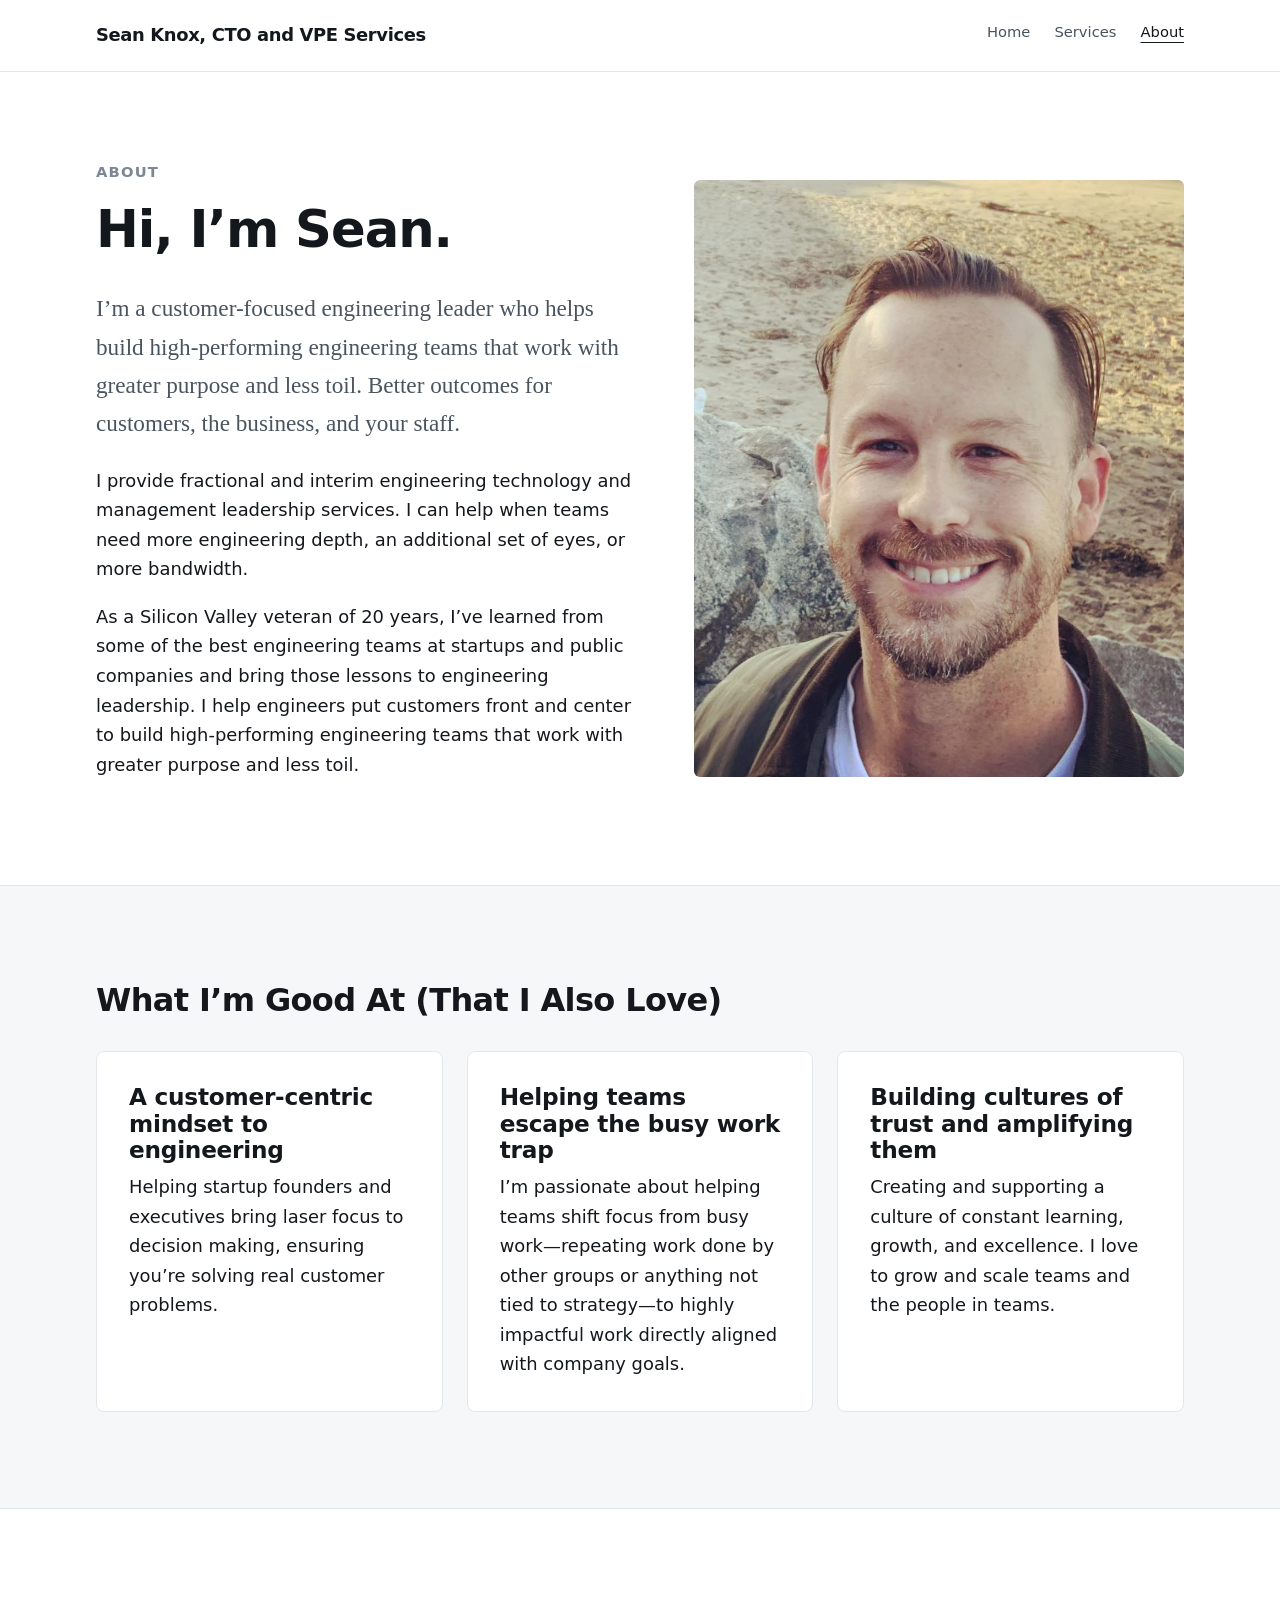
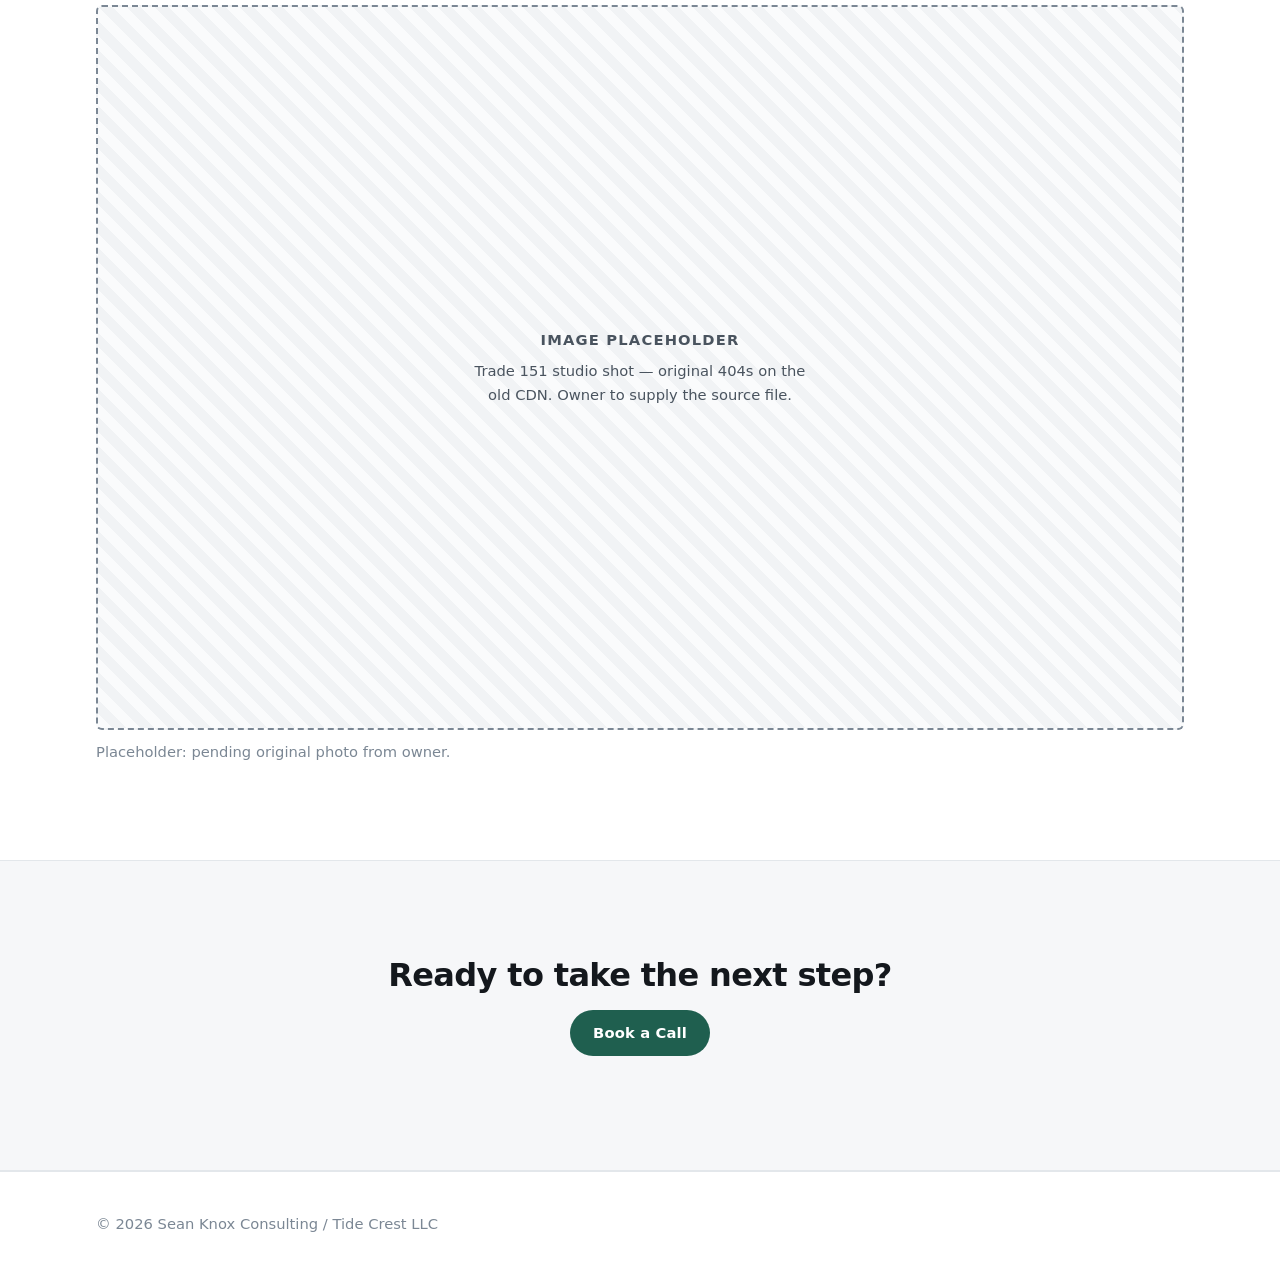
==== about.html @ 2c7558d2 "Static rebuild of seanknox.io Hand-written semantic HTML, one stylesheet, self-hosted images. No fra" ====
<!DOCTYPE html>
<html lang="en">
<head>
<meta charset="utf-8">
<meta name="viewport" content="width=device-width, initial-scale=1">
<title>About &mdash; Sean Knox, CTO and VPE Services</title>
<meta name="description" content="Sean Knox is a customer-focused engineering leader helping teams work with greater purpose and less toil.">
<meta property="og:site_name" content="Sean Knox, CTO and VPE Services">
<meta property="og:title" content="About — Sean Knox, CTO and VPE Services">
<meta property="og:type" content="website">
<link rel="stylesheet" href="assets/css/style.css">
</head>
<body>
<a class="skip-link" href="#main">Skip to content</a>

<header class="site-header">
  <div class="wrap">
    <a class="brand" href="index.html">Sean Knox, CTO and VPE Services</a>
    <nav class="site-nav" aria-label="Primary">
      <ul>
        <li><a href="index.html">Home</a></li>
        <li><a href="services.html">Services</a></li>
        <li><a href="about.html" aria-current="page">About</a></li>
      </ul>
    </nav>
  </div>
</header>

<main id="main">

  <section class="hero">
    <div class="wrap">
      <div>
        <p class="eyebrow">About</p>
        <h1>Hi, I&rsquo;m Sean.</h1>
        <p class="lede">I&rsquo;m a customer-focused engineering leader who helps build high-performing engineering teams that work with greater purpose and less toil. Better outcomes for customers, the business, and your staff.</p>
        <p>I provide fractional and interim engineering technology and management leadership services. I can help when teams need more engineering depth, an additional set of eyes, or more bandwidth.</p>
        <p>As a Silicon Valley veteran of 20 years, I&rsquo;ve learned from some of the best engineering teams at startups and public companies and bring those lessons to engineering leadership. I help engineers put customers front and center to build high-performing engineering teams that work with greater purpose and less toil.</p>
      </div>
      <div class="hero__media">
        <img src="assets/img/sean-headshot.webp" width="824" height="1003"
             alt="Headshot of Sean Knox." fetchpriority="high">
      </div>
    </div>
  </section>

  <section class="section--alt">
    <div class="wrap">
      <h2>What I&rsquo;m Good At (That I Also Love)</h2>

      <div class="cards cards--3" style="margin-top:2rem">
        <article class="card">
          <h3>A customer-centric mindset to engineering</h3>
          <p>Helping startup founders and executives bring laser focus to decision making, ensuring you&rsquo;re solving real customer problems.</p>
        </article>
        <article class="card">
          <h3>Helping teams escape the busy work trap</h3>
          <p>I&rsquo;m passionate about helping teams shift focus from busy work&mdash;repeating work done by other groups or anything not tied to strategy&mdash;to highly impactful work directly aligned with company goals.</p>
        </article>
        <article class="card">
          <h3>Building cultures of trust and amplifying them</h3>
          <p>Creating and supporting a culture of constant learning, growth, and excellence. I love to grow and scale teams and the people in teams.</p>
        </article>
      </div>
    </div>
  </section>

  <section>
    <div class="wrap">
      <!--
        PLACEHOLDER SLOT — awaiting original from owner.
        Source: Trade 151 studio session (20140302_Trade+151_0503.jpg on the old site).
        Original 404s on the old CDN; no substitute used. Replace the div below
        with a real <img> once the original file is supplied.
      -->
      <figure class="figure" style="margin:0">
        <div class="placeholder">
          <p class="placeholder__label">Image placeholder</p>
          <p class="placeholder__note">Trade 151 studio shot &mdash; original 404s on the old CDN. Owner to supply the source file.</p>
        </div>
        <figcaption>Placeholder: pending original photo from owner.</figcaption>
      </figure>
    </div>
  </section>

  <section class="section--alt cta-band">
    <div class="wrap">
      <h2>Ready to take the next step?</h2>
      <p><a class="btn" href="https://calendly.com/knoxville/60-minute-strategy-call">Book a Call</a></p>
    </div>
  </section>

</main>

<footer class="site-footer">
  <div class="wrap">
    <p>&copy; 2026 Sean Knox Consulting / Tide Crest LLC</p>
    <!-- TODO: LinkedIn / contact links to be supplied by owner and wired in here. -->
  </div>
</footer>

</body>
</html>
---- assets/css/style.css ----
/* seanknox.io — single stylesheet, no framework, no build step. */

/* ---------- tokens ---------- */
:root {
  --ink:        #14181d;
  --ink-soft:   #4a545f;
  --ink-faint:  #7b8794;
  --rule:       #e3e7eb;
  --bg:         #ffffff;
  --bg-alt:     #f6f7f9;
  --accent:     #1f5f4f;
  --accent-dk:  #16463a;

  --measure: 34rem;
  --wrap: 68rem;

  --step--1: clamp(0.86rem, 0.84rem + 0.1vw, 0.92rem);
  --step-0:  clamp(1rem, 0.96rem + 0.2vw, 1.12rem);
  --step-1:  clamp(1.2rem, 1.1rem + 0.5vw, 1.45rem);
  --step-2:  clamp(1.5rem, 1.3rem + 1vw, 2rem);
  --step-3:  clamp(2rem, 1.6rem + 2vw, 3.25rem);

  --sans: ui-sans-serif, system-ui, -apple-system, "Segoe UI", Inter, Helvetica, Arial, sans-serif;
  --serif: ui-serif, Georgia, "Iowan Old Style", "Times New Roman", serif;
}

/* ---------- reset ---------- */
*, *::before, *::after { box-sizing: border-box; }
html { -webkit-text-size-adjust: 100%; scroll-behavior: smooth; }
body {
  margin: 0;
  background: var(--bg);
  color: var(--ink);
  font: var(--step-0)/1.65 var(--sans);
  -webkit-font-smoothing: antialiased;
}
img { max-width: 100%; height: auto; display: block; }
h1, h2, h3 { line-height: 1.15; letter-spacing: -0.02em; margin: 0 0 0.5em; font-weight: 600; }
h1 { font-size: var(--step-3); }
h2 { font-size: var(--step-2); }
h3 { font-size: var(--step-1); letter-spacing: -0.01em; }
p  { margin: 0 0 1em; }
a  { color: var(--accent); text-decoration-thickness: 1px; text-underline-offset: 3px; }
a:hover { color: var(--accent-dk); }
ul { margin: 0 0 1em; padding-left: 1.15em; }
li { margin-bottom: 0.5em; }

:focus-visible { outline: 3px solid var(--accent); outline-offset: 3px; border-radius: 2px; }

/* ---------- layout ---------- */
.wrap { width: min(100% - 2.5rem, var(--wrap)); margin-inline: auto; }
.measure { max-width: var(--measure); }
section { padding-block: clamp(3rem, 8vw, 6rem); }
.section--alt { background: var(--bg-alt); border-block: 1px solid var(--rule); }

.skip-link {
  position: absolute; left: -9999px; top: 0;
  background: var(--ink); color: #fff; padding: 0.7em 1em; z-index: 10;
}
.skip-link:focus { left: 0; }

/* ---------- header / nav ---------- */
.site-header {
  border-bottom: 1px solid var(--rule);
  position: sticky; top: 0; z-index: 5;
  background: rgba(255, 255, 255, 0.92);
  backdrop-filter: saturate(180%) blur(8px);
}
.site-header .wrap {
  display: flex; flex-wrap: wrap; gap: 0.5rem 1.5rem;
  align-items: center; justify-content: space-between;
  padding-block: 1rem;
}
.brand {
  font-weight: 600; font-size: var(--step-0);
  color: var(--ink); text-decoration: none; letter-spacing: -0.02em;
}
.site-nav ul { display: flex; gap: 1.5rem; list-style: none; margin: 0; padding: 0; }
.site-nav a {
  color: var(--ink-soft); text-decoration: none;
  font-size: var(--step--1); font-weight: 500;
}
.site-nav a:hover { color: var(--ink); }
.site-nav a[aria-current="page"] { color: var(--ink); text-decoration: underline; text-underline-offset: 5px; }

/* ---------- buttons ---------- */
.btn {
  display: inline-block;
  background: var(--accent); color: #fff;
  padding: 0.75em 1.6em; border-radius: 999px;
  font-size: var(--step--1); font-weight: 600; letter-spacing: 0.01em;
  text-decoration: none;
  transition: background 0.15s ease, transform 0.15s ease;
}
.btn:hover { background: var(--accent-dk); color: #fff; transform: translateY(-1px); }
.btn--ghost { background: transparent; color: var(--accent); box-shadow: inset 0 0 0 1.5px var(--accent); }
.btn--ghost:hover { background: var(--accent); color: #fff; }

/* ---------- hero ---------- */
.hero { padding-block: clamp(3rem, 7vw, 5.5rem); }
.hero .wrap {
  display: grid; gap: clamp(2rem, 5vw, 3.5rem);
  grid-template-columns: 1fr;
  align-items: center;
}
@media (min-width: 52rem) {
  .hero .wrap { grid-template-columns: 1.05fr 0.95fr; }
}
.hero h1 { margin-bottom: 0.6em; }
.hero__media img, .figure img { border-radius: 6px; }

.eyebrow {
  font-size: var(--step--1); font-weight: 600; letter-spacing: 0.08em;
  text-transform: uppercase; color: var(--ink-faint); margin-bottom: 1rem;
}
.lede { font-size: var(--step-1); color: var(--ink-soft); font-family: var(--serif); }

/* ---------- figures / placeholders ---------- */
.figure figcaption { font-size: var(--step--1); color: var(--ink-faint); margin-top: 0.6rem; }

.placeholder {
  display: grid; place-content: center; text-align: center;
  aspect-ratio: 3 / 2;
  border: 2px dashed var(--ink-faint);
  border-radius: 6px;
  background: repeating-linear-gradient(45deg, #fafbfc, #fafbfc 10px, #f1f3f5 10px, #f1f3f5 20px);
  color: var(--ink-soft);
  padding: 1.5rem;
}
.placeholder__label {
  font-size: var(--step--1); font-weight: 700; letter-spacing: 0.08em;
  text-transform: uppercase; margin-bottom: 0.4rem;
}
.placeholder__note { font-size: var(--step--1); margin: 0; max-width: 22rem; }

/* ---------- lists ---------- */
.capabilities { list-style: none; padding: 0; margin: 2rem 0 0; display: grid; gap: 1rem; }
.capabilities li {
  padding-left: 1.6rem; position: relative; margin: 0;
  color: var(--ink-soft);
}
.capabilities li::before {
  content: ""; position: absolute; left: 0; top: 0.62em;
  width: 0.5rem; height: 0.5rem; border-radius: 50%;
  background: var(--accent);
}

/* ---------- cards ---------- */
.cards { display: grid; gap: 1.5rem; }
@media (min-width: 48rem) { .cards--3 { grid-template-columns: repeat(3, 1fr); } }

.card {
  border: 1px solid var(--rule); border-radius: 8px;
  padding: clamp(1.5rem, 3vw, 2rem);
  background: var(--bg);
}
.card h3 { margin-bottom: 0.35em; }
.card p:last-child { margin-bottom: 0; }
.price {
  font-family: var(--serif); font-size: var(--step-1);
  color: var(--ink); margin: 0 0 1rem; font-weight: 600;
}

/* ---------- offers (services) ---------- */
.offer { border-top: 1px solid var(--rule); padding-block: clamp(2.5rem, 5vw, 3.5rem); }
.offer:first-of-type { border-top: 0; padding-top: 0; }
.offer__grid { display: grid; gap: 1rem clamp(2rem, 5vw, 4rem); }
@media (min-width: 52rem) {
  .offer__grid { grid-template-columns: 15rem 1fr; }
}
.offer h2 { margin-bottom: 0; }

/* ---------- cta band ---------- */
.cta-band { text-align: center; }
.cta-band h2 { margin-bottom: 1rem; }

/* ---------- footer ---------- */
.site-footer {
  border-top: 1px solid var(--rule);
  padding-block: 2.5rem;
  color: var(--ink-faint);
  font-size: var(--step--1);
}
.site-footer .wrap { display: flex; flex-wrap: wrap; gap: 1rem; justify-content: space-between; }
.site-footer p { margin: 0; }

@media (prefers-reduced-motion: reduce) {
  * { animation: none !important; transition: none !important; scroll-behavior: auto !important; }
}
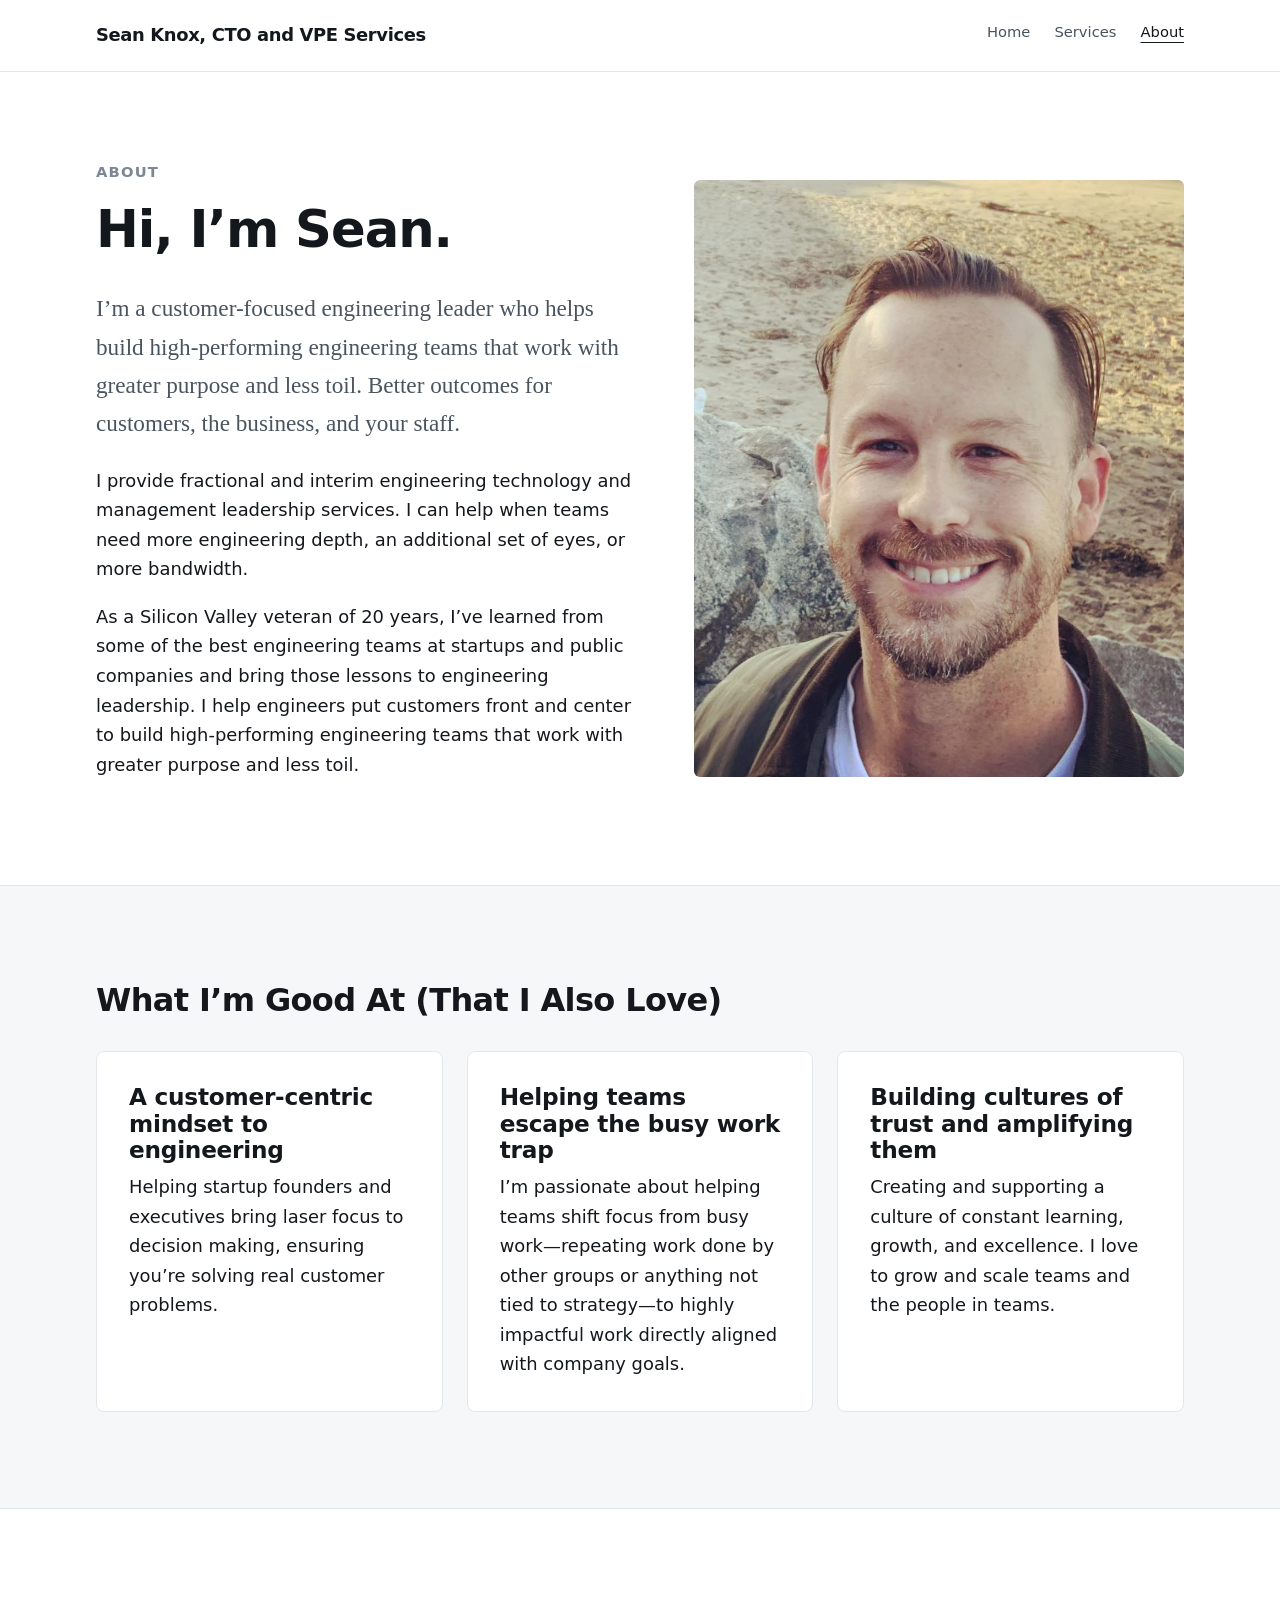
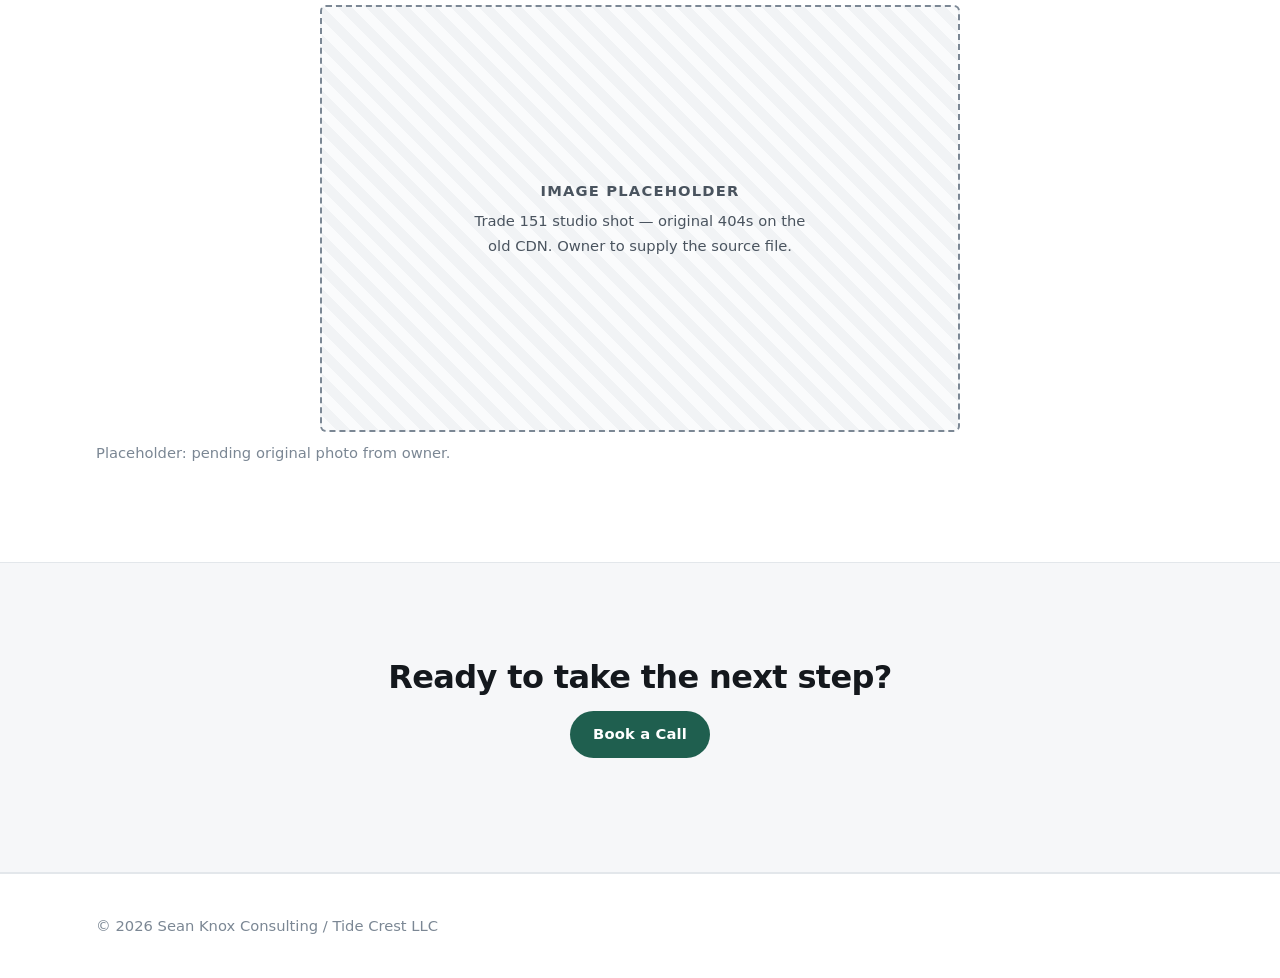
==== commit 774b3c93: "Configure apex canonical and GitHub Pages custom domain Canonical host is the apex, seanknox.io. Add" ====
--- a/about.html
+++ b/about.html
@@ -5,9 +5,11 @@
 <meta name="viewport" content="width=device-width, initial-scale=1">
 <title>About &mdash; Sean Knox, CTO and VPE Services</title>
 <meta name="description" content="Sean Knox is a customer-focused engineering leader helping teams work with greater purpose and less toil.">
+<link rel="canonical" href="https://seanknox.io/about.html">
 <meta property="og:site_name" content="Sean Knox, CTO and VPE Services">
 <meta property="og:title" content="About — Sean Knox, CTO and VPE Services">
 <meta property="og:type" content="website">
+<meta property="og:url" content="https://seanknox.io/about.html">
 <link rel="stylesheet" href="assets/css/style.css">
 </head>
 <body>
--- a/assets/css/style.css
+++ b/assets/css/style.css
@@ -120,7 +120,7 @@
 
 .placeholder {
   display: grid; place-content: center; text-align: center;
-  aspect-ratio: 3 / 2;
+  aspect-ratio: 3 / 2; max-width: 40rem; margin-inline: auto;
   border: 2px dashed var(--ink-faint);
   border-radius: 6px;
   background: repeating-linear-gradient(45deg, #fafbfc, #fafbfc 10px, #f1f3f5 10px, #f1f3f5 20px);
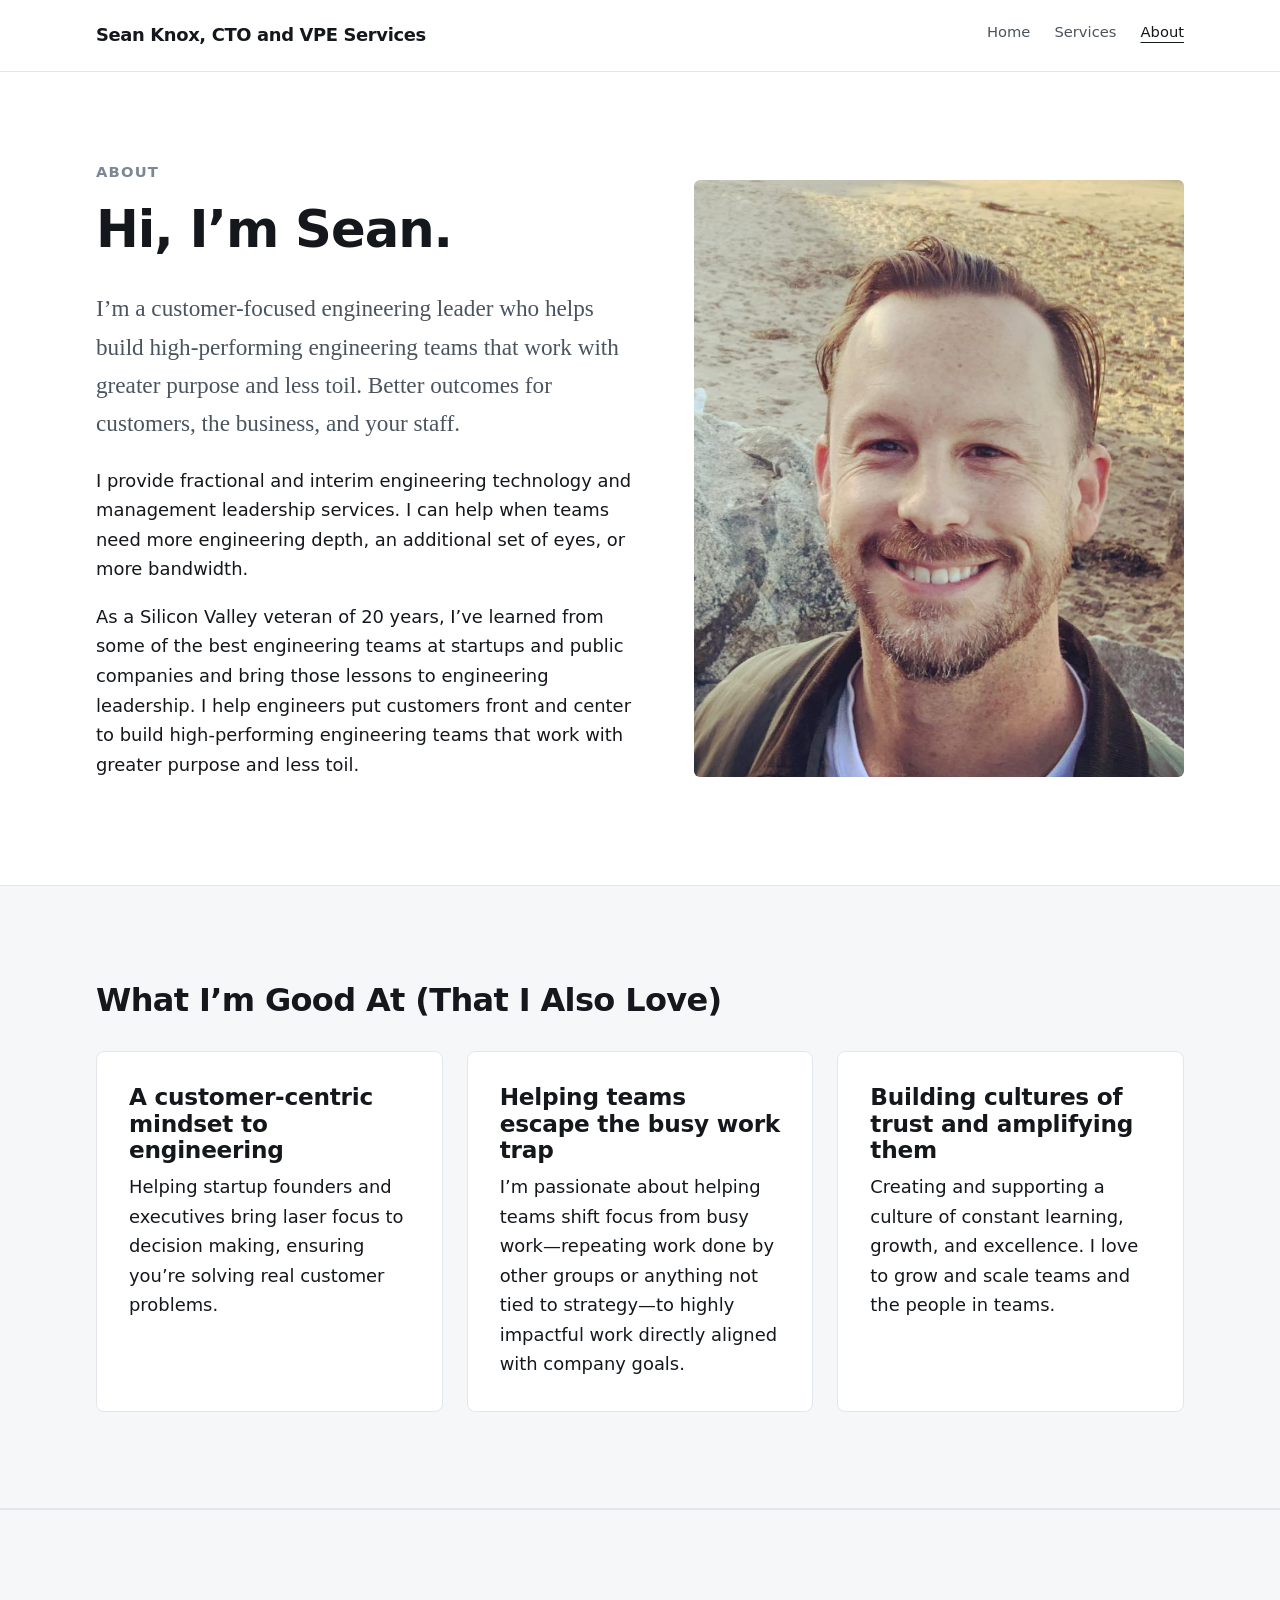
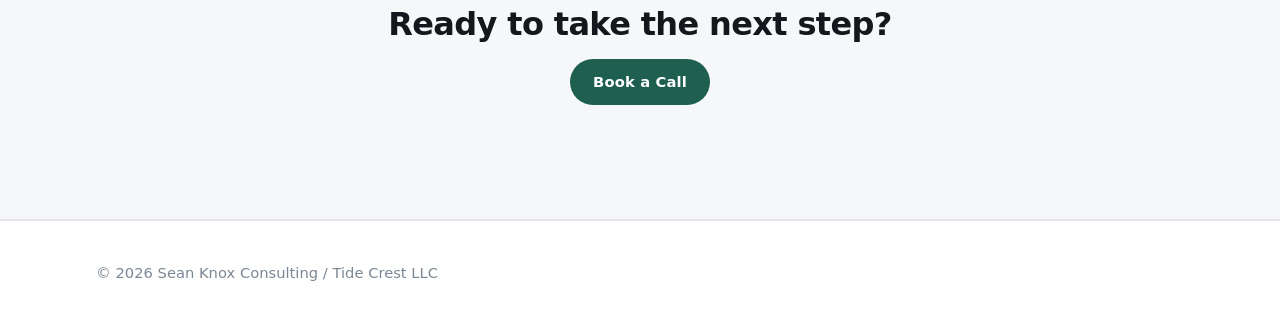
==== commit 8d32554d: "Remove placeholder slot from about page The dashed placeholder was doing no work in production. Drop" ====
--- a/about.html
+++ b/about.html
@@ -67,24 +67,6 @@
     </div>
   </section>
 
-  <section>
-    <div class="wrap">
-      <!--
-        PLACEHOLDER SLOT — awaiting original from owner.
-        Source: Trade 151 studio session (20140302_Trade+151_0503.jpg on the old site).
-        Original 404s on the old CDN; no substitute used. Replace the div below
-        with a real <img> once the original file is supplied.
-      -->
-      <figure class="figure" style="margin:0">
-        <div class="placeholder">
-          <p class="placeholder__label">Image placeholder</p>
-          <p class="placeholder__note">Trade 151 studio shot &mdash; original 404s on the old CDN. Owner to supply the source file.</p>
-        </div>
-        <figcaption>Placeholder: pending original photo from owner.</figcaption>
-      </figure>
-    </div>
-  </section>
-
   <section class="section--alt cta-band">
     <div class="wrap">
       <h2>Ready to take the next step?</h2>
--- a/assets/css/style.css
+++ b/assets/css/style.css
@@ -107,31 +107,13 @@
   .hero .wrap { grid-template-columns: 1.05fr 0.95fr; }
 }
 .hero h1 { margin-bottom: 0.6em; }
-.hero__media img, .figure img { border-radius: 6px; }
+.hero__media img { border-radius: 6px; }
 
 .eyebrow {
   font-size: var(--step--1); font-weight: 600; letter-spacing: 0.08em;
   text-transform: uppercase; color: var(--ink-faint); margin-bottom: 1rem;
 }
 .lede { font-size: var(--step-1); color: var(--ink-soft); font-family: var(--serif); }
-
-/* ---------- figures / placeholders ---------- */
-.figure figcaption { font-size: var(--step--1); color: var(--ink-faint); margin-top: 0.6rem; }
-
-.placeholder {
-  display: grid; place-content: center; text-align: center;
-  aspect-ratio: 3 / 2; max-width: 40rem; margin-inline: auto;
-  border: 2px dashed var(--ink-faint);
-  border-radius: 6px;
-  background: repeating-linear-gradient(45deg, #fafbfc, #fafbfc 10px, #f1f3f5 10px, #f1f3f5 20px);
-  color: var(--ink-soft);
-  padding: 1.5rem;
-}
-.placeholder__label {
-  font-size: var(--step--1); font-weight: 700; letter-spacing: 0.08em;
-  text-transform: uppercase; margin-bottom: 0.4rem;
-}
-.placeholder__note { font-size: var(--step--1); margin: 0; max-width: 22rem; }
 
 /* ---------- lists ---------- */
 .capabilities { list-style: none; padding: 0; margin: 2rem 0 0; display: grid; gap: 1rem; }
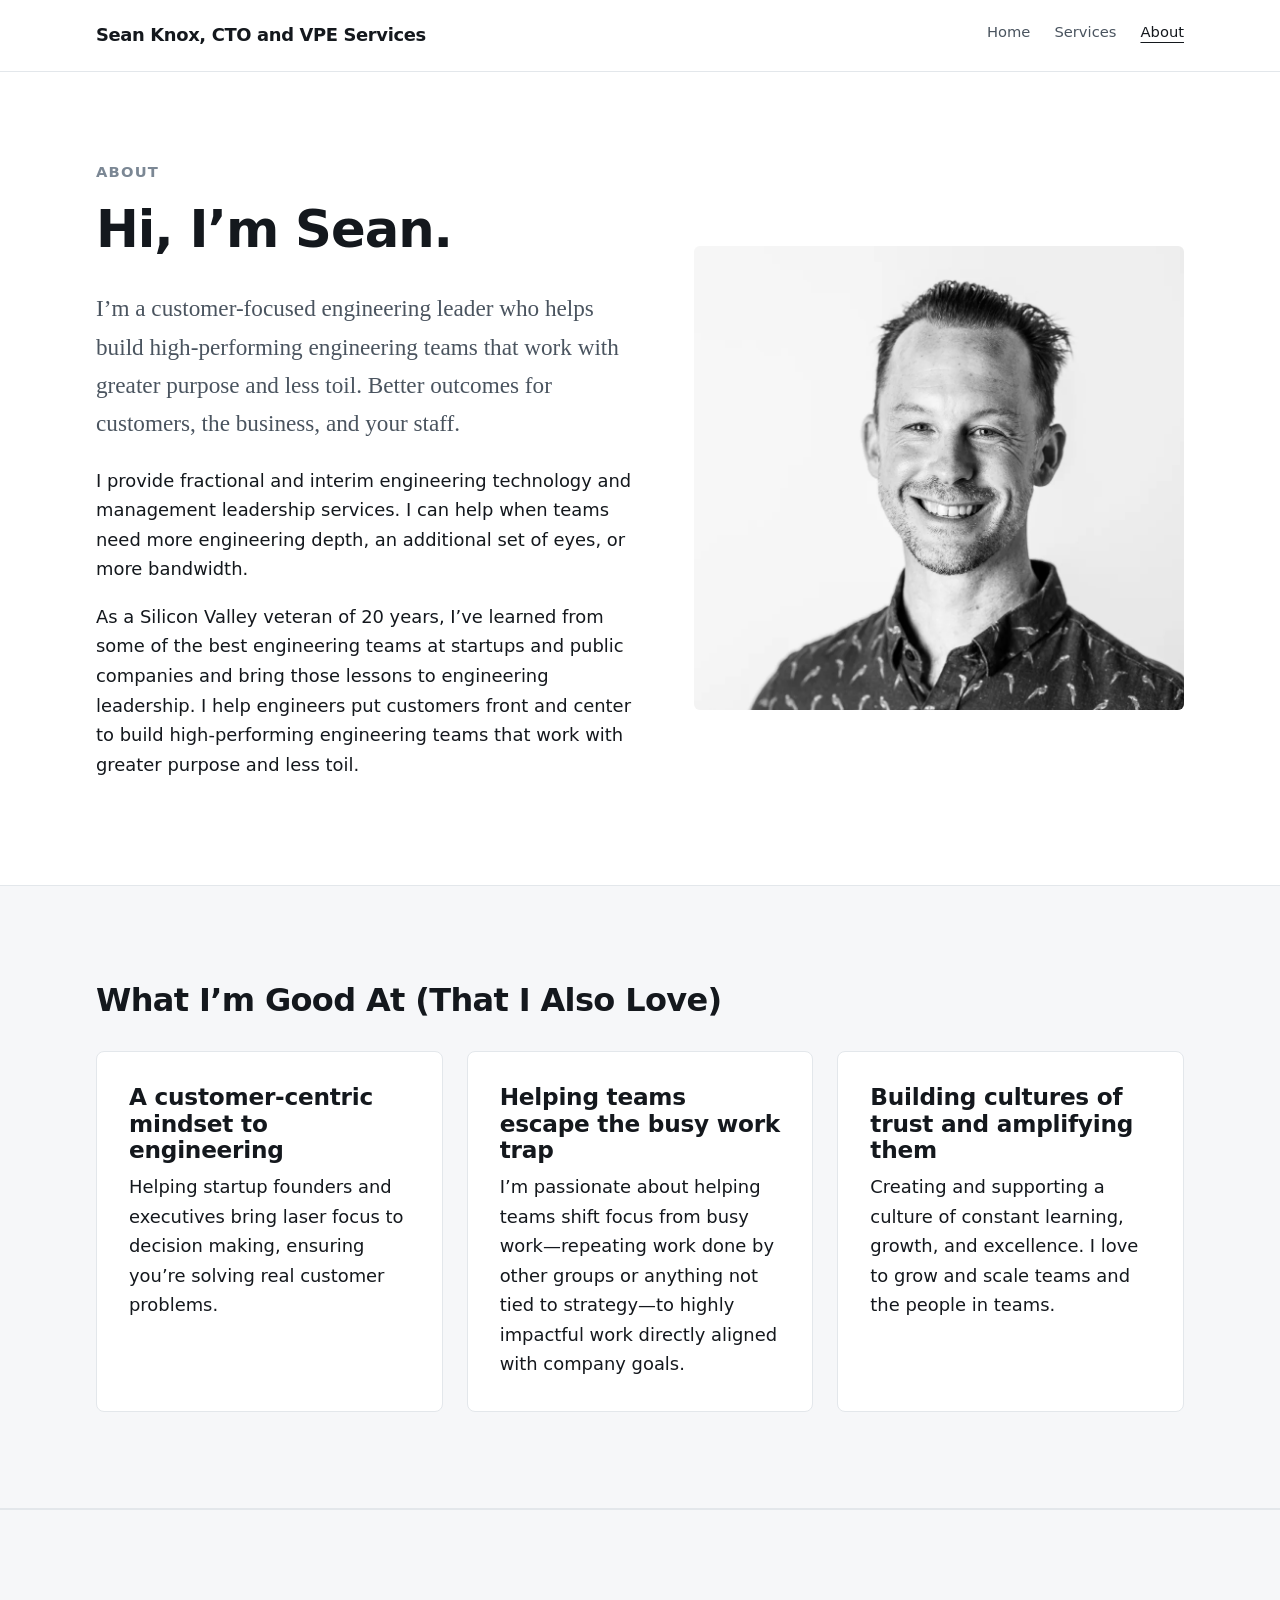
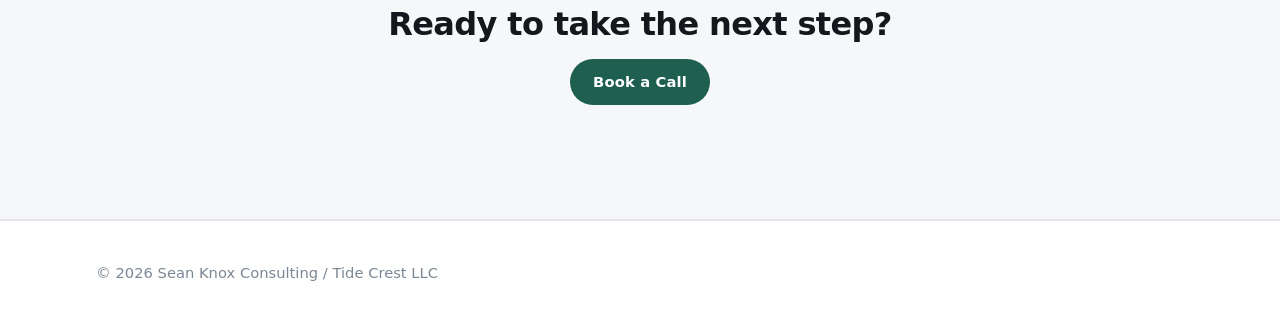
==== commit 805b2fae: "Replace about-page headshot with studio portrait Owner-supplied 4979x4716 JPEG downscaled to 1000x94" ====
--- a/about.html
+++ b/about.html
@@ -40,7 +40,7 @@
         <p>As a Silicon Valley veteran of 20 years, I&rsquo;ve learned from some of the best engineering teams at startups and public companies and bring those lessons to engineering leadership. I help engineers put customers front and center to build high-performing engineering teams that work with greater purpose and less toil.</p>
       </div>
       <div class="hero__media">
-        <img src="assets/img/sean-headshot.webp" width="824" height="1003"
+        <img src="assets/img/sean-headshot.webp" width="1000" height="947"
              alt="Headshot of Sean Knox." fetchpriority="high">
       </div>
     </div>
